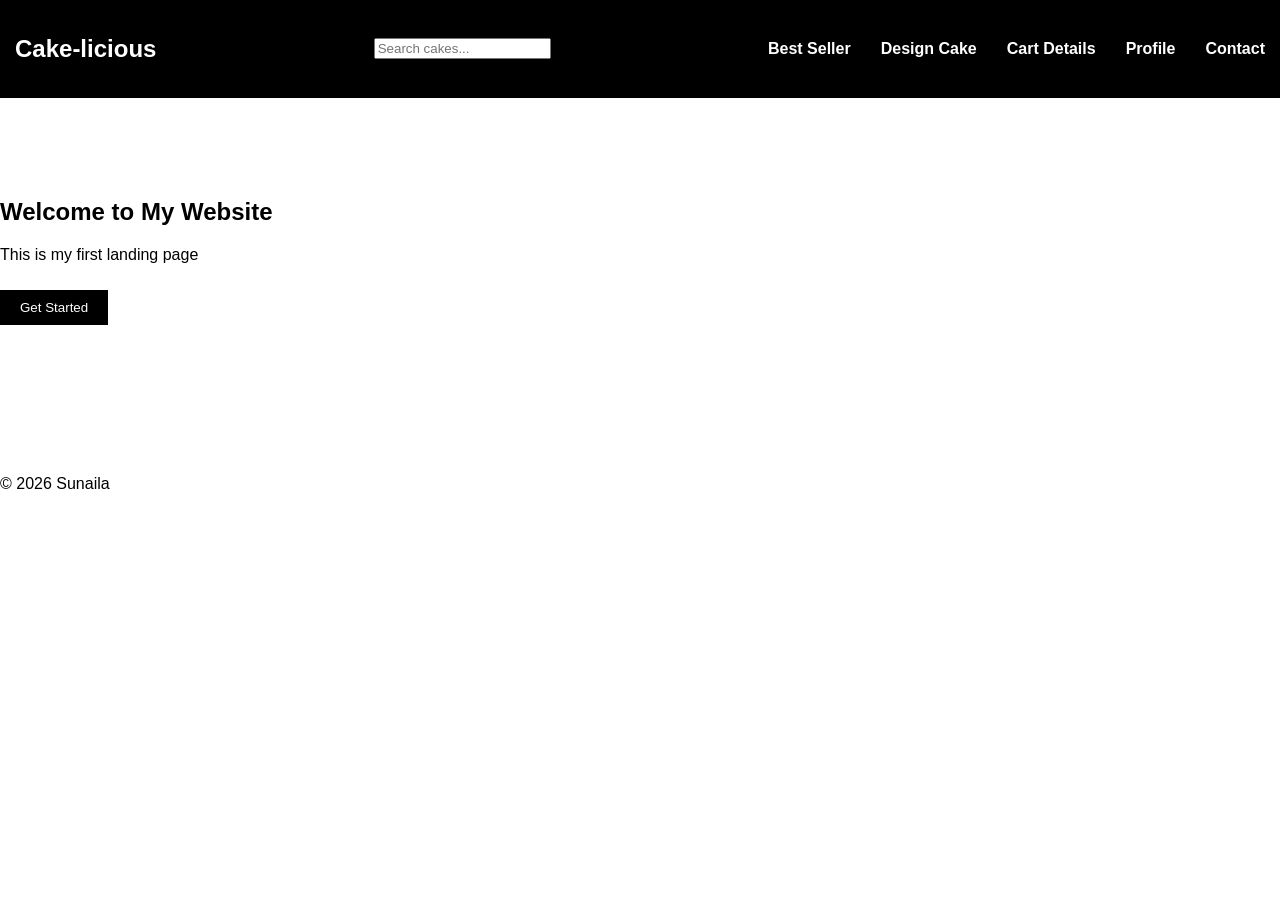
==== index.html @ adff5006 "Added navbar with flex layout" ====
<!DOCTYPE html>
<html lang="en">
<head>
    <meta charset="UTF-8">
    <meta name="viewport" content="width=device-width, initial-scale=1.0">
    <title>Home-Page</title>
    <link rel="stylesheet" href="./styles.css">
</head>
<body>
    <nav id="home">
        <h2>Cake-licious</h2>
        <input type="text" placeholder="Search cakes..." class="search">
        <div class="first">
            <h4>Best Seller</h4>
            <h4>Design Cake</h4>
            <h4>Cart Details</h4>
            <h4>Profile</h4>
            <h4>Contact</h4>
        </div> 
    </nav>
    <div class="second_line">

    </div>

    <section class="hero">
        <h1>Welcome to My Website</h1>
        <p>This is my first landing page</p>
        <button>Get Started</button>
    </section>
    <footer>
        <div>© 2026 Sunaila</div>
    </footer>
</body>
</html>
---- styles.css ----
body{
    margin: 0;
    padding: 0;
    font-family: Arial, Helvetica, sans-serif;
}
nav{
    background: black;
    color: white;
    padding: 15px;
    display: flex;
    justify-content: space-between;
    align-items: center;
}

.first{
    display: flex;
    gap: 30px; 
    justify-content: center;
}

.hero {
  margin-top: 100px;
}

button {
  padding: 10px 20px;
  background: black;
  color: white;
  border: none;
  margin-top: 10px;
}

footer {
  margin-top: 150px;
}
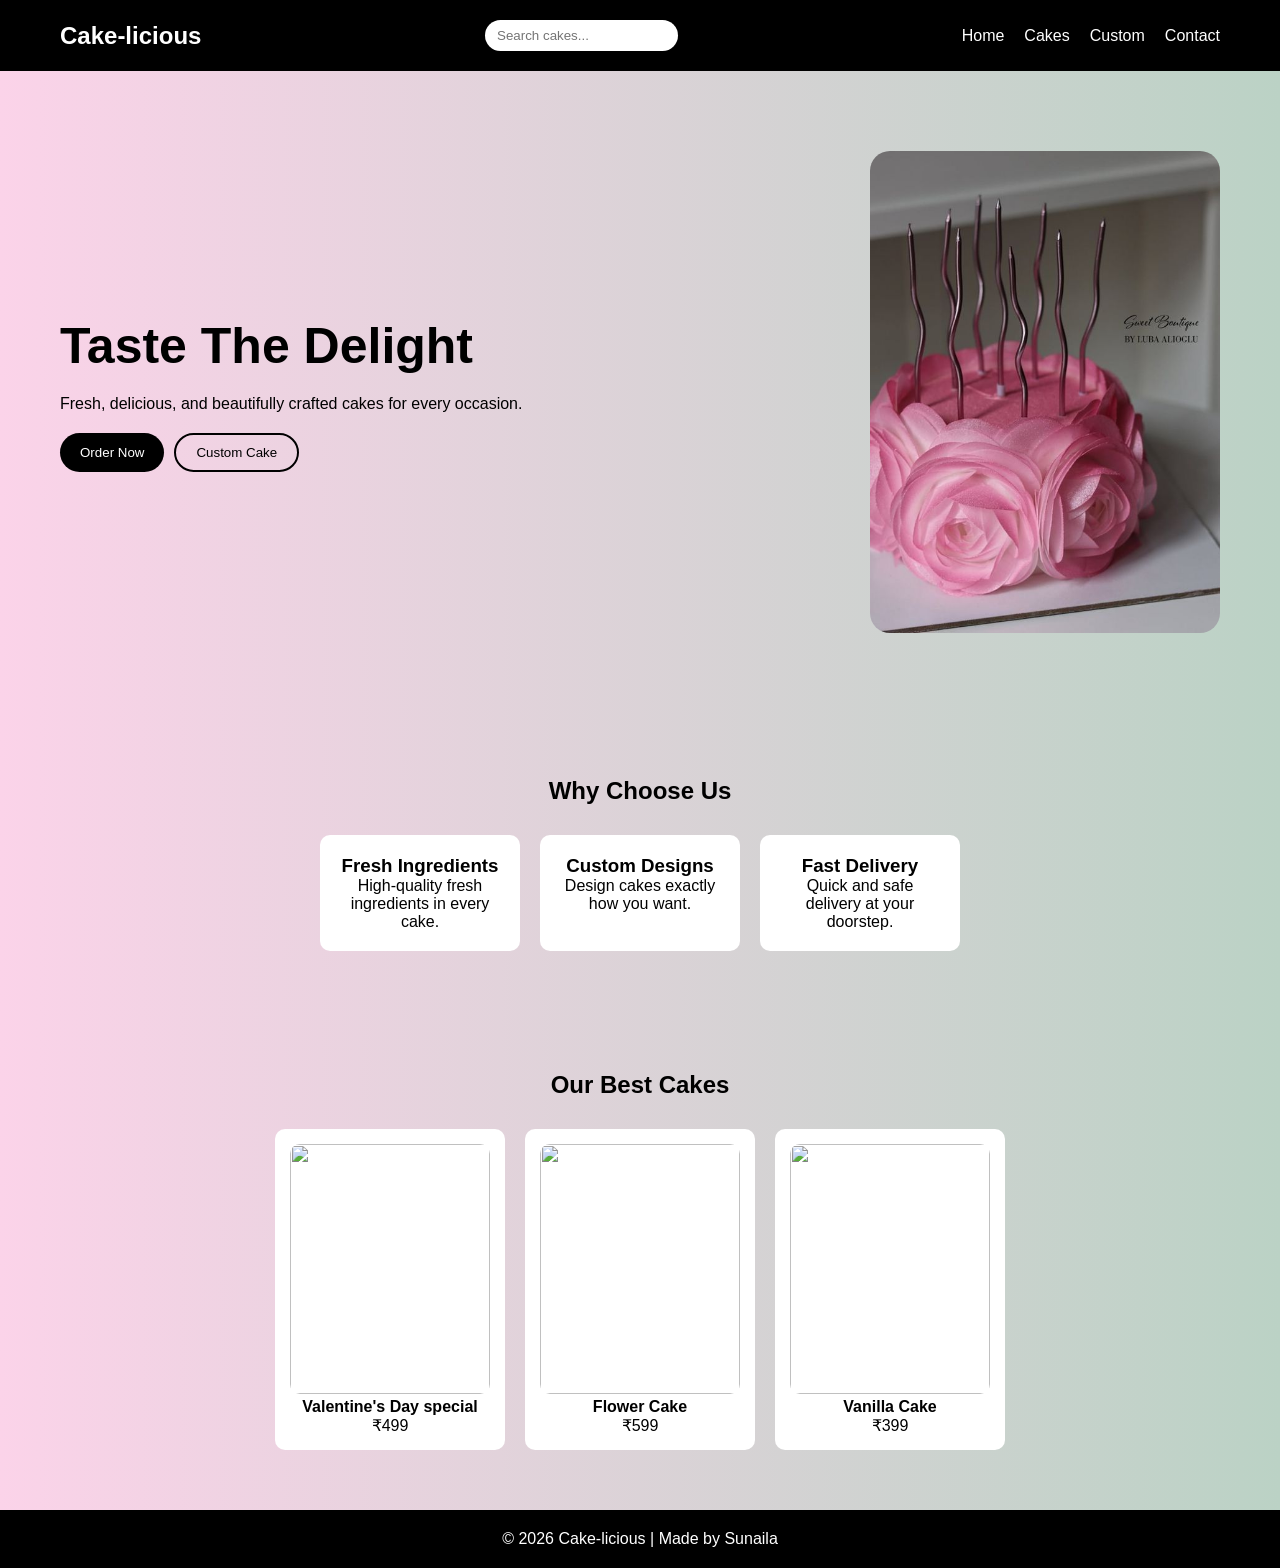
==== commit 90057196: "Created Home Page and added pictures" ====
--- a/index.html
+++ b/index.html
@@ -1,34 +1,95 @@
 <!DOCTYPE html>
 <html lang="en">
 <head>
-    <meta charset="UTF-8">
-    <meta name="viewport" content="width=device-width, initial-scale=1.0">
-    <title>Home-Page</title>
-    <link rel="stylesheet" href="./styles.css">
+  <meta charset="UTF-8">
+  <title>Cake-licious</title>
+  <meta name="viewport" content="width=device-width, initial-scale=1.0">
+  <link rel="stylesheet" href="styles.css">
 </head>
 <body>
-    <nav id="home">
-        <h2>Cake-licious</h2>
-        <input type="text" placeholder="Search cakes..." class="search">
-        <div class="first">
-            <h4>Best Seller</h4>
-            <h4>Design Cake</h4>
-            <h4>Cart Details</h4>
-            <h4>Profile</h4>
-            <h4>Contact</h4>
-        </div> 
-    </nav>
-    <div class="second_line">
 
+<!-- NAVBAR -->
+<nav class="navbar">
+  <h2 class="logo">Cake-licious</h2>
+
+  <input type="text" placeholder="Search cakes..." class="search">
+
+  <div class="nav-links">
+    <a href="#">Home</a>
+    <a href="#">Cakes</a>
+    <a href="#">Custom</a>
+    <a href="#">Contact</a>
+  </div>
+</nav>
+
+<!-- HERO -->
+<section class="hero">
+  <div class="hero-left">
+    <h1>Taste The Delight</h1>
+    <p>Fresh, delicious, and beautifully crafted cakes for every occasion.</p>
+
+    <div class="buttons">
+      <button class="primary-btn">Order Now</button>
+      <button class="secondary-btn">Custom Cake</button>
+    </div>
+  </div>
+
+  <div class="hero-right">
+    <img src="./cake.jpg" alt="cake">
+  </div>
+</section>
+
+<!-- FEATURES -->
+<section class="features">
+  <h2>Why Choose Us</h2>
+
+  <div class="feature-box">
+    <div class="card">
+      <h3>Fresh Ingredients</h3>
+      <p>High-quality fresh ingredients in every cake.</p>
     </div>
 
-    <section class="hero">
-        <h1>Welcome to My Website</h1>
-        <p>This is my first landing page</p>
-        <button>Get Started</button>
-    </section>
-    <footer>
-        <div>© 2026 Sunaila</div>
-    </footer>
+    <div class="card">
+      <h3>Custom Designs</h3>
+      <p>Design cakes exactly how you want.</p>
+    </div>
+
+    <div class="card">
+      <h3>Fast Delivery</h3>
+      <p>Quick and safe delivery at your doorstep.</p>
+    </div>
+  </div>
+</section>
+
+<!-- PRODUCTS -->
+<section class="products">
+  <h2>Our Best Cakes</h2>
+
+  <div class="product-grid">
+    <div class="product">
+      <img src="https://i.pinimg.com/736x/3d/4b/a2/3d4ba2479ab77da69e09a3de954abde5.jpg">
+      <h4>Valentine's Day special</h4>
+      <p>₹499</p>
+    </div>
+
+    <div class="product">
+      <img src="https://i.pinimg.com/1200x/fb/3d/95/fb3d95a3ba4d1a6974b23e95d7cfbf26.jpg">
+      <h4>Flower Cake</h4>
+      <p>₹599</p>
+    </div>
+
+    <div class="product">
+      <img src="https://i.pinimg.com/736x/16/98/49/16984944bfa420fde89eefc482b98350.jpg">
+      <h4>Vanilla Cake</h4>
+      <p>₹399</p>
+    </div>
+  </div>
+</section>
+
+<!-- FOOTER -->
+<footer>
+  <p>© 2026 Cake-licious | Made by Sunaila</p>
+</footer>
+
 </body>
 </html>
--- a/styles.css
+++ b/styles.css
@@ -1,35 +1,226 @@
-body{
-    margin: 0;
-    padding: 0;
-    font-family: Arial, Helvetica, sans-serif;
-}
-nav{
-    background: black;
-    color: white;
-    padding: 15px;
-    display: flex;
-    justify-content: space-between;
-    align-items: center;
-}
-
-.first{
-    display: flex;
-    gap: 30px; 
-    justify-content: center;
-}
-
+/* RESET */
+* {
+  margin: 0;
+  padding: 0;
+  box-sizing: border-box;
+}
+
+/* BODY */
+body {
+  font-family: Arial, sans-serif;
+  background: linear-gradient(to right, #fbd3e9, #bbd2c5);
+}
+
+/* NAVBAR */
+.navbar {
+  display: flex;
+  justify-content: space-between;
+  align-items: center;
+
+  padding: 20px 60px;
+  background: black;
+  color: white;
+}
+
+.logo {
+  font-size: 24px;
+}
+
+/* SEARCH */
+.search {
+  padding: 8px 12px;
+  border-radius: 20px;
+  border: none;
+}
+
+/* NAV LINKS */
+.nav-links {
+  display: flex;
+  gap: 20px;
+}
+
+.nav-links a {
+  color: white;
+  text-decoration: none;
+  transition: 0.3s;
+}
+
+.nav-links a:hover {
+  color: #fbd3e9;
+}
+
+/* HERO */
 .hero {
-  margin-top: 100px;
-}
-
-button {
+  display: flex;
+  justify-content: space-between;
+  align-items: center;
+
+  padding: 80px 60px;
+}
+
+.hero-left {
+  max-width: 500px;
+  animation: fadeIn 1s ease-in-out;
+}
+
+.hero-left h1 {
+  font-size: 50px;
+  margin-bottom: 20px;
+}
+
+.hero-left p {
+  margin-bottom: 20px;
+}
+
+/* BUTTONS */
+.buttons {
+  display: flex;
+  gap: 10px;
+}
+
+.primary-btn {
   padding: 10px 20px;
   background: black;
   color: white;
+  border-radius: 20px;
   border: none;
-  margin-top: 10px;
-}
-
+  cursor: pointer;
+  transition: 0.3s;
+}
+
+.primary-btn:hover {
+  background: #333;
+  transform: scale(1.05);
+}
+
+.secondary-btn {
+  padding: 10px 20px;
+  border: 2px solid black;
+  border-radius: 20px;
+  background: transparent;
+  cursor: pointer;
+}
+
+/* IMAGE */
+.hero-right img {
+  width: 350px;
+  border-radius: 20px;
+  animation: fadeIn 1.2s ease-in-out;
+}
+
+/* FEATURES */
+.features {
+  padding: 60px;
+  text-align: center;
+}
+
+.feature-box {
+  display: flex;
+  justify-content: center;
+  gap: 20px;
+  margin-top: 30px;
+}
+
+.card {
+  background: white;
+  padding: 20px;
+  border-radius: 10px;
+  width: 200px;
+  animation: fadeIn 1s ease-in-out;
+}
+
+/* PRODUCTS */
+.products {
+  padding: 60px;
+  text-align: center;
+}
+
+.product-grid {
+  display: flex;
+  justify-content: center;
+  gap: 20px;
+  margin-top: 30px;
+}
+
+.product {
+  background: white;
+  padding: 15px;
+  border-radius: 10px;
+  transition: 0.3s;
+  animation: fadeIn 1s ease-in-out;
+}
+
+.product:hover {
+  transform: translateY(-5px);
+}
+
+.product img {
+  width: 200px;
+  height: 250px;
+  border-radius: 10px;
+}
+
+/* FOOTER */
 footer {
-  margin-top: 150px;
+  background: black;
+  color: white;
+  text-align: center;
+  padding: 20px;
+}
+
+/* ANIMATION */
+@keyframes fadeIn {
+  from {
+    opacity: 0;
+    transform: translateY(30px);
+  }
+  to {
+    opacity: 1;
+    transform: translateY(0);
+  }
+}
+
+/* ================= RESPONSIVE ================= */
+
+@media (max-width: 768px) {
+
+  .navbar {
+    flex-direction: column;
+    gap: 10px;
+    padding: 20px;
+  }
+
+  .search {
+    width: 100%;
+  }
+
+  .nav-links {
+    flex-wrap: wrap;
+    justify-content: center;
+  }
+
+  .hero {
+    flex-direction: column;
+    text-align: center;
+    padding: 40px 20px;
+  }
+
+  .hero-left h1 {
+    font-size: 35px;
+  }
+
+  .hero-right img {
+    width: 100%;
+    margin-top: 20px;
+  }
+
+  .feature-box {
+    flex-direction: column;
+    align-items: center;
+  }
+
+  .product-grid {
+    flex-direction: column;
+    align-items: center;
+  }
 }
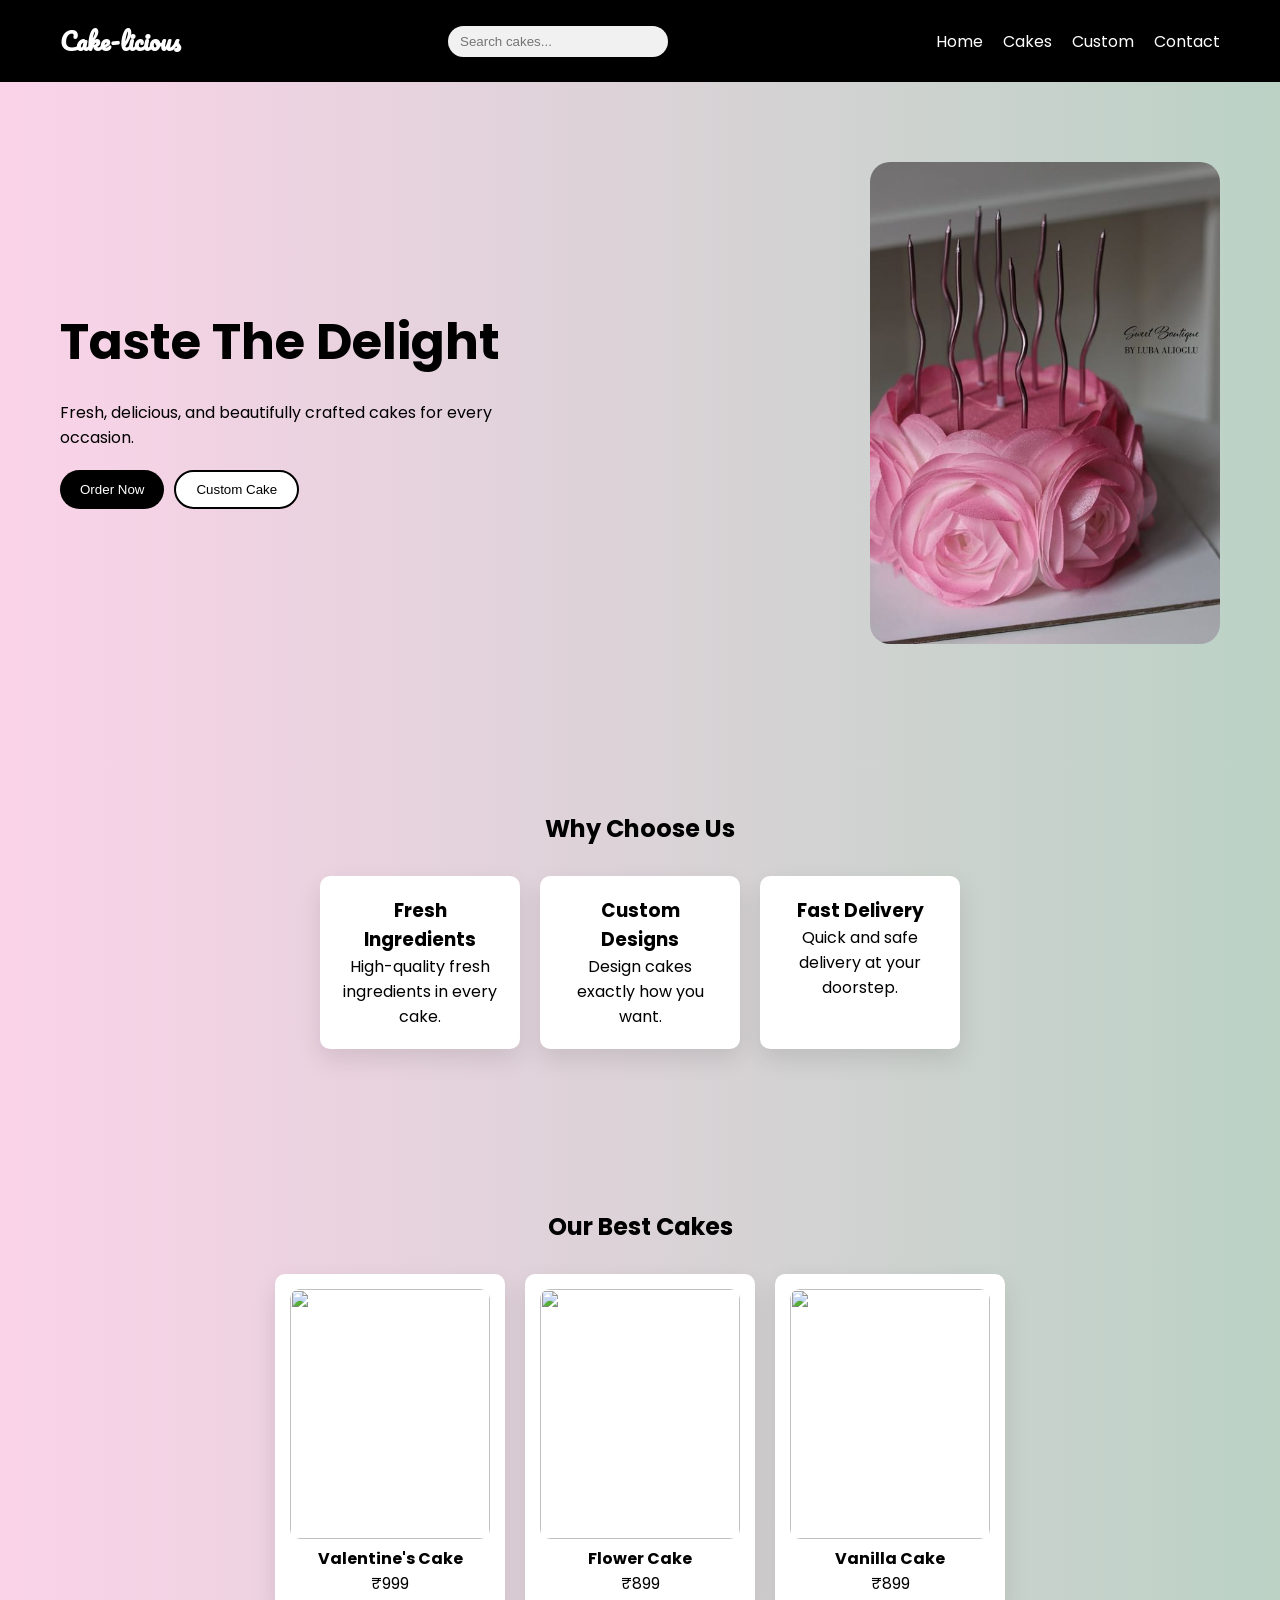
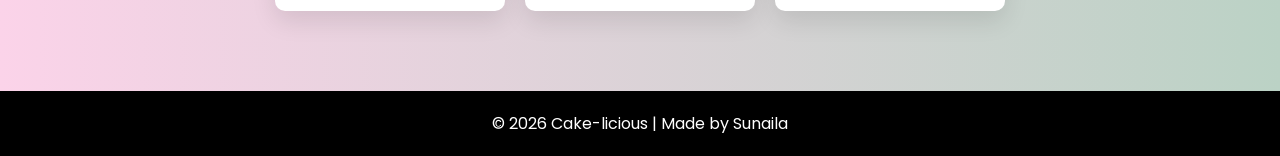
==== commit fa108522: "Added custom cake design page with form UI" ====
--- a/index.html
+++ b/index.html
@@ -4,26 +4,30 @@
   <meta charset="UTF-8">
   <title>Cake-licious</title>
   <meta name="viewport" content="width=device-width, initial-scale=1.0">
+
+  <!-- GOOGLE FONTS -->
+  <link href="https://fonts.googleapis.com/css2?family=Poppins:wght@300;500;700&family=Pacifico&display=swap" rel="stylesheet">
+
   <link rel="stylesheet" href="styles.css">
 </head>
 <body>
 
 <!-- NAVBAR -->
-<nav class="navbar">
+<nav class="navbar" id="home">
   <h2 class="logo">Cake-licious</h2>
 
   <input type="text" placeholder="Search cakes..." class="search">
 
   <div class="nav-links">
-    <a href="#">Home</a>
+    <a href="#hero">Home</a>
     <a href="#">Cakes</a>
-    <a href="#">Custom</a>
+    <a href="./custom.html">Custom</a>
     <a href="#">Contact</a>
   </div>
 </nav>
 
 <!-- HERO -->
-<section class="hero">
+<section class="hero" id="hero">
   <div class="hero-left">
     <h1>Taste The Delight</h1>
     <p>Fresh, delicious, and beautifully crafted cakes for every occasion.</p>
@@ -68,20 +72,20 @@
   <div class="product-grid">
     <div class="product">
       <img src="https://i.pinimg.com/736x/3d/4b/a2/3d4ba2479ab77da69e09a3de954abde5.jpg">
-      <h4>Valentine's Day special</h4>
-      <p>₹499</p>
+      <h4>Valentine's Cake</h4>
+      <p>₹999</p>
     </div>
 
     <div class="product">
       <img src="https://i.pinimg.com/1200x/fb/3d/95/fb3d95a3ba4d1a6974b23e95d7cfbf26.jpg">
       <h4>Flower Cake</h4>
-      <p>₹599</p>
+      <p>₹899</p>
     </div>
 
     <div class="product">
       <img src="https://i.pinimg.com/736x/16/98/49/16984944bfa420fde89eefc482b98350.jpg">
       <h4>Vanilla Cake</h4>
-      <p>₹399</p>
+      <p>₹899</p>
     </div>
   </div>
 </section>
--- a/styles.css
+++ b/styles.css
@@ -7,8 +7,13 @@
 
 /* BODY */
 body {
-  font-family: Arial, sans-serif;
+  font-family: 'Poppins', sans-serif;
   background: linear-gradient(to right, #fbd3e9, #bbd2c5);
+}
+
+/* GLOBAL SPACING SYSTEM */
+section {
+  padding: 80px 60px;
 }
 
 /* NAVBAR */
@@ -20,9 +25,16 @@
   padding: 20px 60px;
   background: black;
   color: white;
-}
-
+
+  position: sticky;
+  top: 0;
+  z-index: 1000;
+
+}
+
+/* LOGO */
 .logo {
+  font-family: 'Pacifico', cursive;
   font-size: 24px;
 }
 
@@ -31,6 +43,8 @@
   padding: 8px 12px;
   border-radius: 20px;
   border: none;
+  width: 220px;
+  background: #f1f1f1;
 }
 
 /* NAV LINKS */
@@ -54,28 +68,29 @@
   display: flex;
   justify-content: space-between;
   align-items: center;
-
-  padding: 80px 60px;
-}
-
+}
+
+/* HERO TEXT */
 .hero-left {
   max-width: 500px;
-  animation: fadeIn 1s ease-in-out;
 }
 
 .hero-left h1 {
   font-size: 50px;
   margin-bottom: 20px;
+  animation: slideUp 1s ease-out;
 }
 
 .hero-left p {
   margin-bottom: 20px;
+  animation: slideUp 1.2s ease-out;
 }
 
 /* BUTTONS */
 .buttons {
   display: flex;
   gap: 10px;
+  animation: slideUp 1.4s ease-out;
 }
 
 .primary-btn {
@@ -97,7 +112,7 @@
   padding: 10px 20px;
   border: 2px solid black;
   border-radius: 20px;
-  background: transparent;
+  background: white;
   cursor: pointer;
 }
 
@@ -110,7 +125,6 @@
 
 /* FEATURES */
 .features {
-  padding: 60px;
   text-align: center;
 }
 
@@ -126,12 +140,16 @@
   padding: 20px;
   border-radius: 10px;
   width: 200px;
-  animation: fadeIn 1s ease-in-out;
+  box-shadow: 0 10px 25px rgba(0,0,0,0.1);
+  transition: 0.3s;
+}
+
+.card:hover {
+  transform: translateY(-10px);
 }
 
 /* PRODUCTS */
 .products {
-  padding: 60px;
   text-align: center;
 }
 
@@ -146,17 +164,18 @@
   background: white;
   padding: 15px;
   border-radius: 10px;
-  transition: 0.3s;
-  animation: fadeIn 1s ease-in-out;
+  box-shadow: 0 10px 25px rgba(0,0,0,0.1);
+  transition: 0.3s;
 }
 
 .product:hover {
-  transform: translateY(-5px);
+  transform: translateY(-10px);
 }
 
 .product img {
   width: 200px;
   height: 250px;
+  object-fit: cover;
   border-radius: 10px;
 }
 
@@ -168,26 +187,33 @@
   padding: 20px;
 }
 
-/* ANIMATION */
+/* ANIMATIONS */
+@keyframes slideUp {
+  from {
+    opacity: 0;
+    transform: translateY(50px);
+  }
+  to {
+    opacity: 1;
+    transform: translateY(0);
+  }
+}
+
 @keyframes fadeIn {
   from {
     opacity: 0;
-    transform: translateY(30px);
   }
   to {
     opacity: 1;
-    transform: translateY(0);
-  }
-}
-
-/* ================= RESPONSIVE ================= */
-
+  }
+}
+
+/* RESPONSIVE */
 @media (max-width: 768px) {
 
   .navbar {
     flex-direction: column;
     gap: 10px;
-    padding: 20px;
   }
 
   .search {
@@ -202,11 +228,6 @@
   .hero {
     flex-direction: column;
     text-align: center;
-    padding: 40px 20px;
-  }
-
-  .hero-left h1 {
-    font-size: 35px;
   }
 
   .hero-right img {
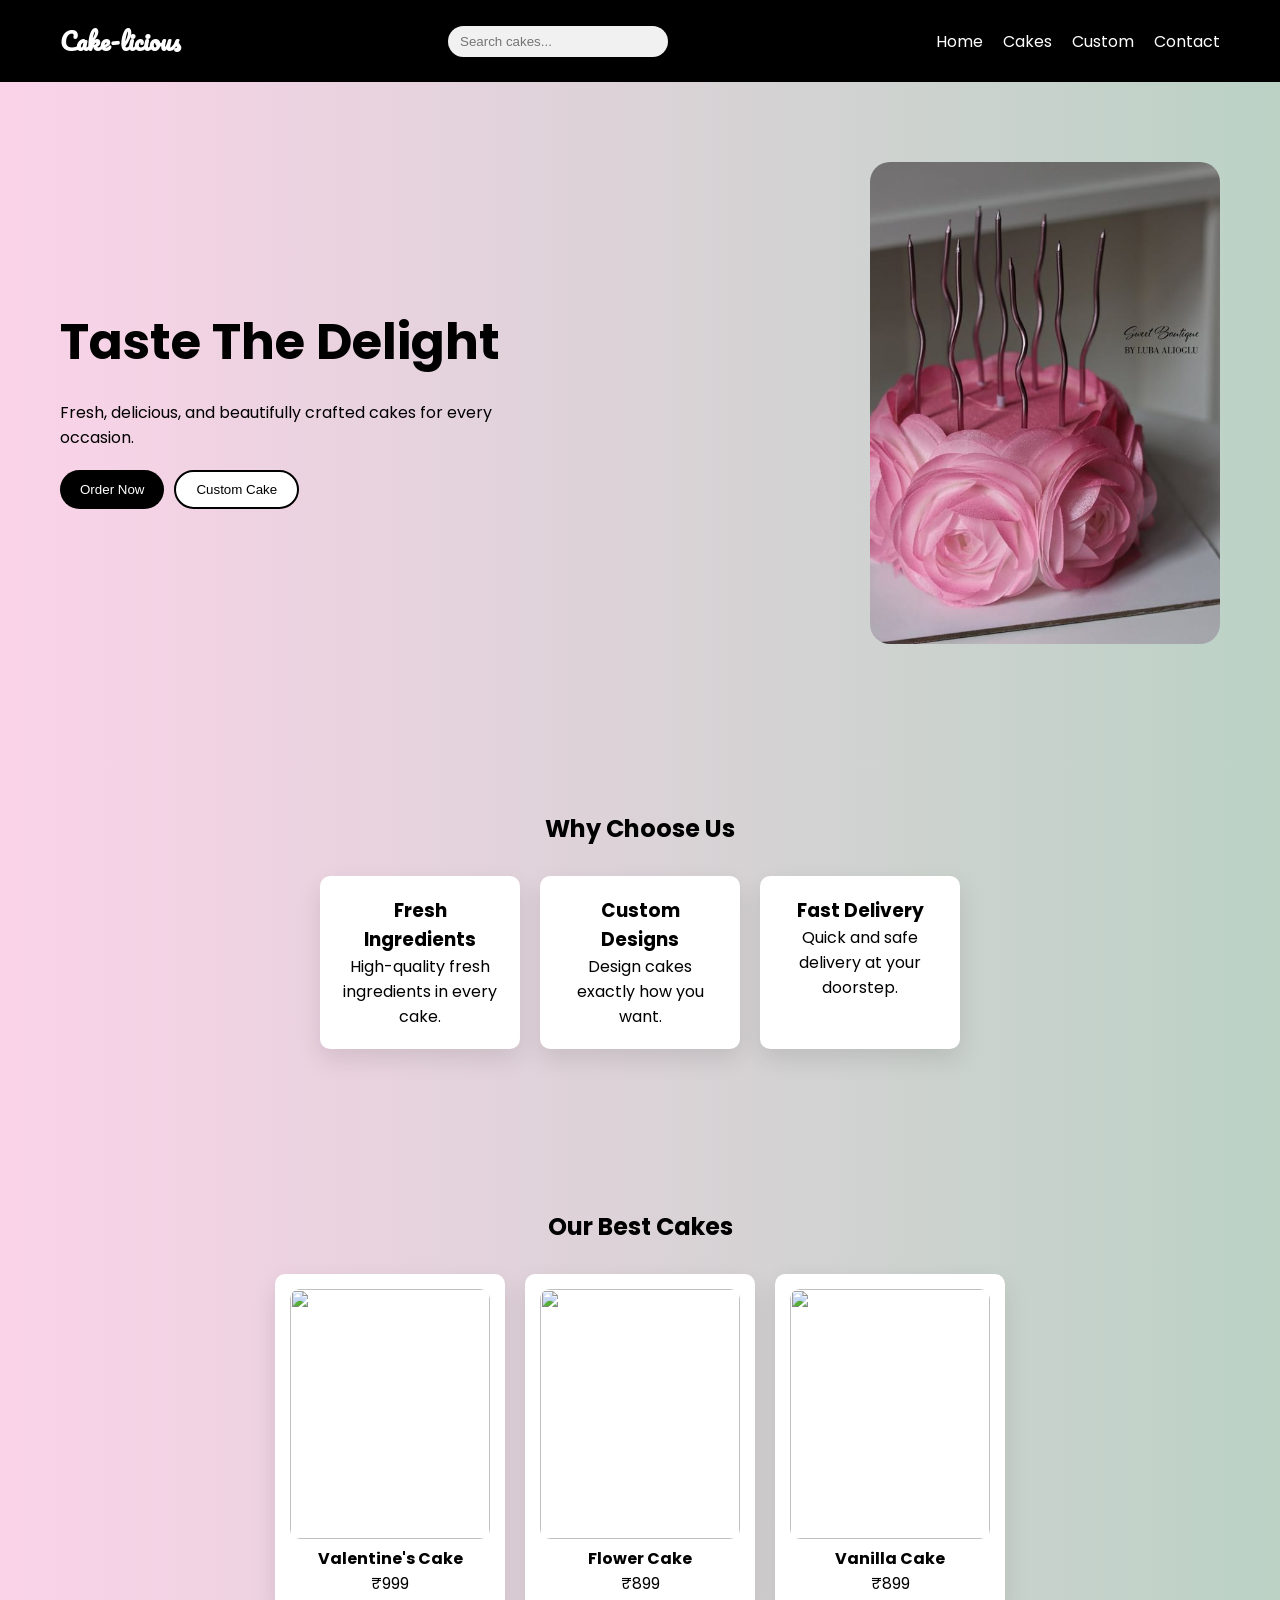
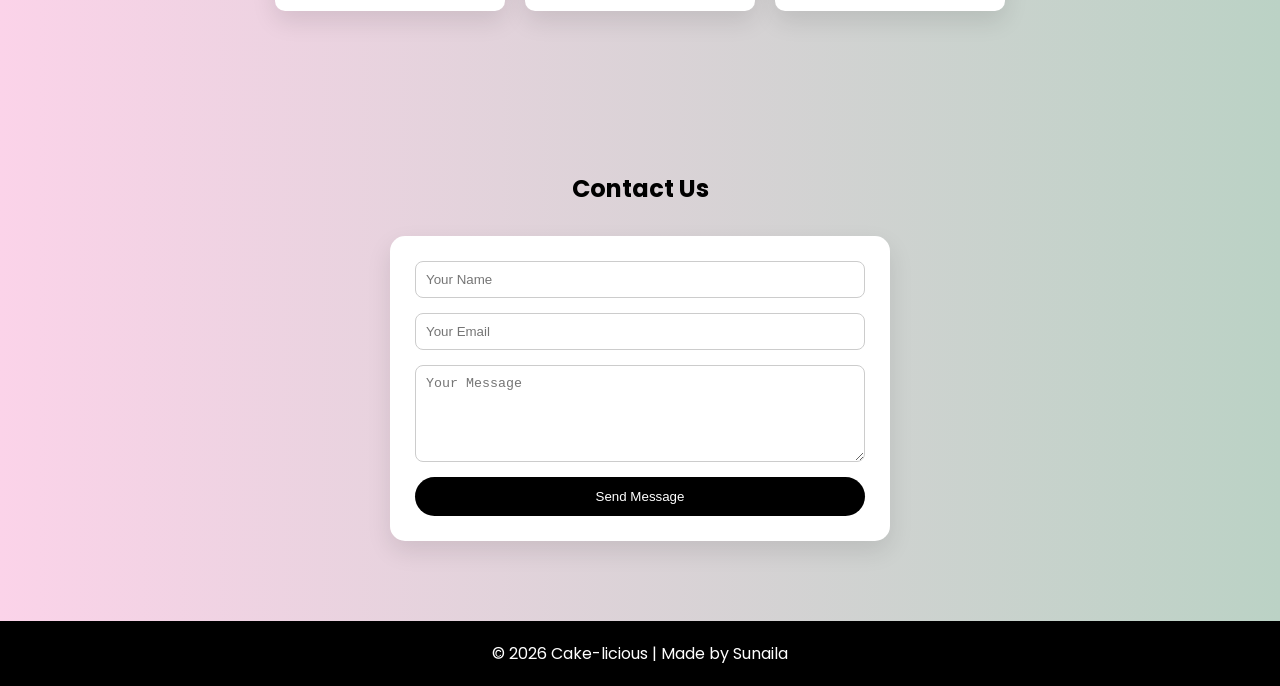
==== commit d5f77692: "Added contact Information" ====
--- a/index.html
+++ b/index.html
@@ -22,7 +22,7 @@
     <a href="#hero">Home</a>
     <a href="#">Cakes</a>
     <a href="./custom.html">Custom</a>
-    <a href="#">Contact</a>
+    <a href="#contact">Contact</a>
   </div>
 </nav>
 
@@ -91,6 +91,18 @@
 </section>
 
 <!-- FOOTER -->
+ <!-- CONTACT -->
+<section class="contact" id="contact">
+  <h2>Contact Us</h2>
+
+  <form class="contact-form">
+    <input type="text" placeholder="Your Name" required>
+    <input type="email" placeholder="Your Email" required>
+    <textarea placeholder="Your Message" rows="5" required></textarea>
+
+    <button type="submit">Send Message</button>
+  </form>
+</section>
 <footer>
   <p>© 2026 Cake-licious | Made by Sunaila</p>
 </footer>
--- a/styles.css
+++ b/styles.css
@@ -179,6 +179,54 @@
   border-radius: 10px;
 }
 
+/* CONTACT SECTION */
+.contact {
+  text-align: center;
+  padding: 80px 60px;
+}
+
+.contact h2 {
+  margin-bottom: 30px;
+}
+
+/* FORM */
+.contact-form {
+  max-width: 500px;
+  margin: auto;
+
+  display: flex;
+  flex-direction: column;
+  gap: 15px;
+
+  background: white;
+  padding: 25px;
+  border-radius: 15px;
+
+  box-shadow: 0 10px 25px rgba(0,0,0,0.1);
+}
+
+.contact-form input,
+.contact-form textarea {
+  padding: 10px;
+  border-radius: 8px;
+  border: 1px solid #ccc;
+}
+
+/* BUTTON */
+.contact-form button {
+  padding: 12px;
+  background: black;
+  color: white;
+  border: none;
+  border-radius: 20px;
+  cursor: pointer;
+  transition: 0.3s;
+}
+
+.contact-form button:hover {
+  background: #333;
+}
+
 /* FOOTER */
 footer {
   background: black;
